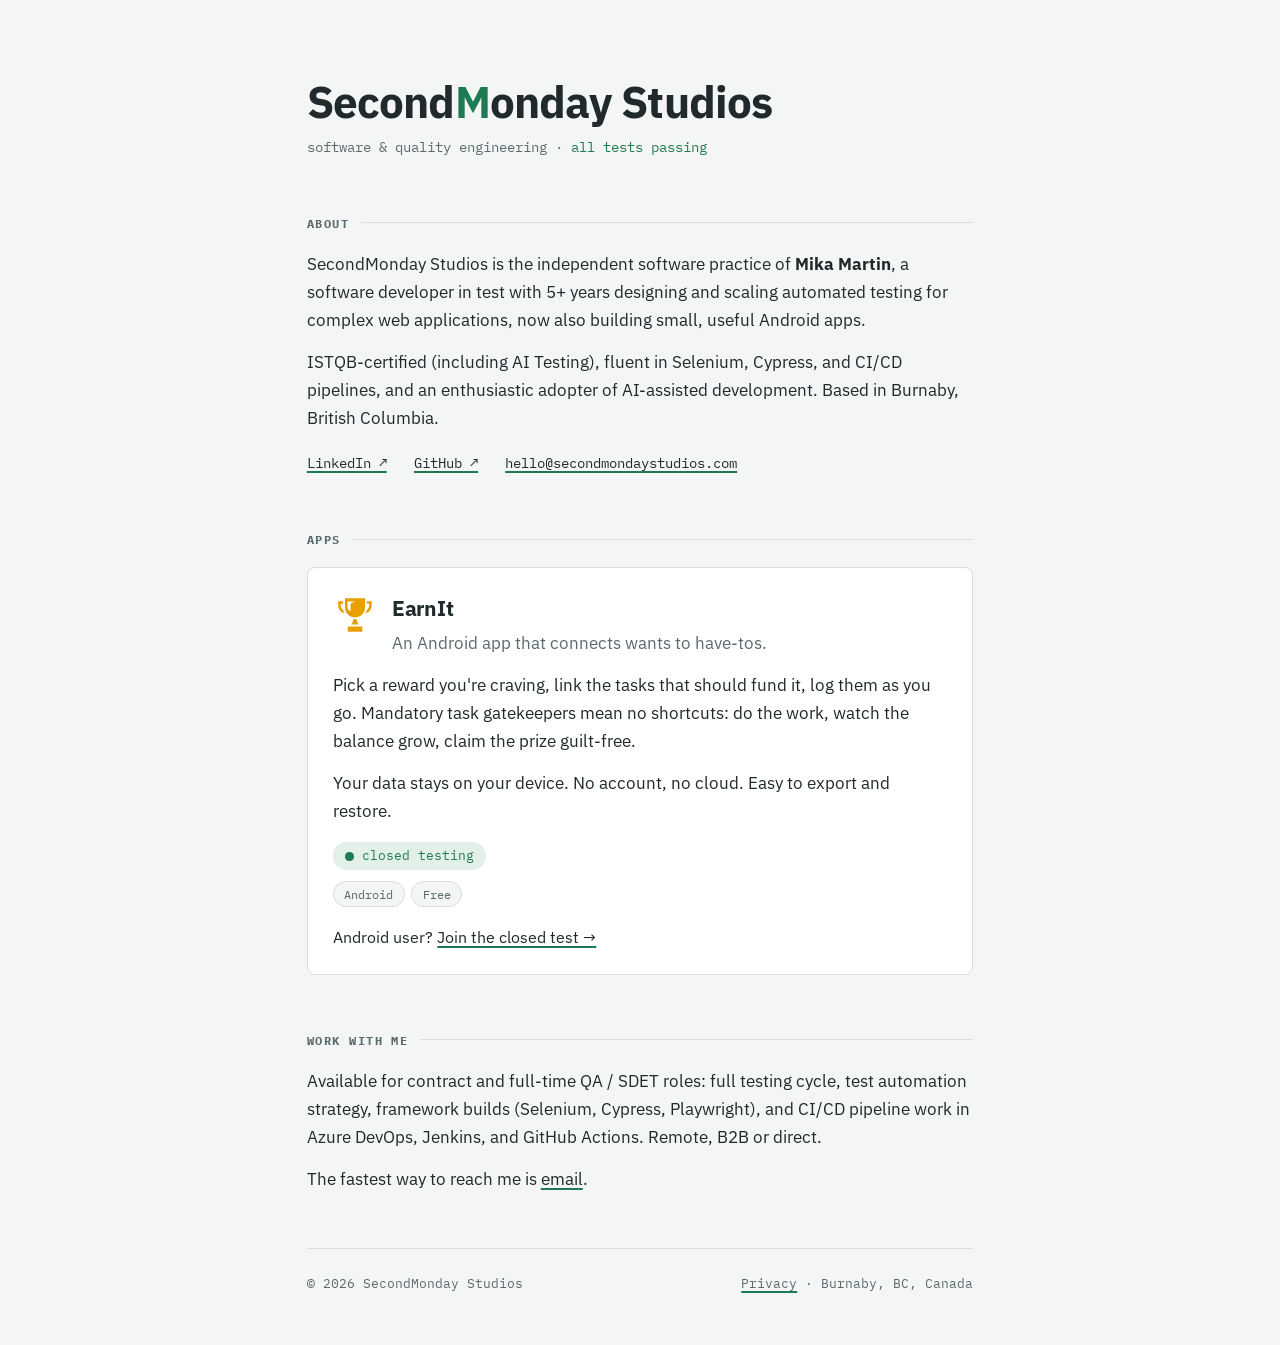
==== index.html @ 5ab093fc "feat: add EarnIt pages, update wordmark and card design" ====
<!DOCTYPE html>
<html lang="en">
<head>
<meta charset="UTF-8">
<meta name="viewport" content="width=device-width, initial-scale=1.0">
<title>SecondMonday Studios · software & quality engineering</title>
<meta name="description" content="SecondMonday Studios is the independent software practice of Mika Martin: QA engineering, test automation, and small useful apps. Burnaby, BC.">
<link rel="preconnect" href="https://fonts.googleapis.com">
<link rel="preconnect" href="https://fonts.gstatic.com" crossorigin>
<link href="https://fonts.googleapis.com/css2?family=IBM+Plex+Mono:wght@400;500&family=IBM+Plex+Sans:wght@400;600;700&display=swap" rel="stylesheet">
<style>
  :root{
    --paper:#f4f6f5;
    --ink:#20292b;
    --ink-soft:#5b6a6d;
    --line:#d7dedb;
    --pass:#1e7a52;
    --pass-soft:#e3f0e9;
    --maxw:42rem;
  }
  *{box-sizing:border-box;margin:0;padding:0}
  html{font-size:17px}
  body{
    background:var(--paper);
    color:var(--ink);
    font-family:"IBM Plex Sans",system-ui,sans-serif;
    line-height:1.65;
    -webkit-font-smoothing:antialiased;
  }
  main{max-width:var(--maxw);margin:0 auto;padding:4.5rem 1.4rem 3rem}
  a{color:inherit;text-decoration:underline;text-decoration-color:var(--pass);text-underline-offset:3px;text-decoration-thickness:1.5px}
  a:hover{color:var(--pass)}
  a:focus-visible{outline:2px solid var(--pass);outline-offset:3px;border-radius:2px}

  /* ---------- header / wordmark ---------- */
  .wordmark{font-weight:700;font-size:clamp(1.9rem,5.5vw,2.6rem);letter-spacing:-0.02em;line-height:1.15;margin-bottom:.5rem}
  .wordmark .mark{color:var(--pass)}
  .strapline{font-family:"IBM Plex Mono",monospace;font-size:.8rem;color:var(--ink-soft);margin-bottom:3.2rem}
  .strapline em{font-style:normal;color:var(--pass)}

  /* ---------- sections ---------- */
  section{margin-bottom:3.2rem}
  .eyebrow{
    font-family:"IBM Plex Mono",monospace;font-size:.72rem;letter-spacing:.12em;
    text-transform:uppercase;color:var(--ink-soft);
    display:flex;align-items:center;gap:.7rem;margin-bottom:1rem;
  }
  .eyebrow::after{content:"";height:1px;background:var(--line);flex:1}
  p + p{margin-top:.85rem}

  .links{margin-top:1.1rem;display:flex;flex-wrap:wrap;gap:.6rem 1.6rem;font-size:.95rem}
  .links a{font-family:"IBM Plex Mono",monospace;font-size:.85rem}

  /* ---------- app card ---------- */
  .app{
    background:#fff;border:1px solid var(--line);border-radius:8px;
    padding:1.4rem 1.5rem;margin-top:.4rem;
  }
  .app h3{font-size:1.25rem;font-weight:700;letter-spacing:-0.01em}
  .app h3 a{text-decoration:none}
  .app h3 a:hover{color:var(--pass)}
  .app .tagline{color:var(--ink-soft);margin-top:.15rem}
  .app .body{margin-top:.8rem}
  .status{
    font-family:"IBM Plex Mono",monospace;font-size:.78rem;
    display:inline-flex;align-items:center;gap:.5rem;
    background:var(--pass-soft);color:var(--pass);
    border-radius:999px;padding:.18rem .7rem;margin-top:1rem;
  }
  .status::before{content:"";width:.5rem;height:.5rem;border-radius:50%;background:var(--pass)}
  .tags{display:flex;flex-wrap:wrap;gap:.4rem;margin-top:.6rem}
  .tag{
    font-family:"IBM Plex Mono",monospace;font-size:.72rem;
    background:var(--paper);border:1px solid var(--line);border-radius:999px;
    padding:.12rem .6rem;color:var(--ink-soft);
  }
  .app .cta{margin-top:1rem;font-size:.95rem}
  .app-head{display:flex;align-items:flex-start;gap:.85rem}
  .app-icon{width:44px;height:44px;flex-shrink:0;margin-top:.1rem}

  /* ---------- footer ---------- */
  footer{
    border-top:1px solid var(--line);padding-top:1.4rem;
    font-family:"IBM Plex Mono",monospace;font-size:.75rem;color:var(--ink-soft);
    display:flex;justify-content:space-between;flex-wrap:wrap;gap:.5rem;
  }

</style>
<link rel="icon" href="/favicon.ico" sizes="any">
<link rel="icon" href="/icons/favicon.svg" type="image/svg+xml">
<link rel="apple-touch-icon" href="/icons/apple-touch-icon.png">
<link rel="manifest" href="/icons/site.webmanifest">
<meta name="theme-color" content="#ffffff">
</head>
<body>
<main>

  <header>
    <h1 class="wordmark">Second<span class="mark">M</span>onday Studios</h1>
    <p class="strapline">software &amp; quality engineering · <em>all tests passing</em></p>
  </header>

  <section id="about">
    <h2 class="eyebrow">About</h2>
    <p>SecondMonday Studios is the independent software practice of <strong>Mika Martin</strong>, a software developer in test with 5+ years designing and scaling automated testing for complex web applications, now also building small, useful Android apps.</p>
    <p>ISTQB-certified (including AI Testing), fluent in Selenium, Cypress, and CI/CD pipelines, and an enthusiastic adopter of AI-assisted development. Based in Burnaby, British&nbsp;Columbia.</p>
    <div class="links">
      <a href="https://www.linkedin.com/in/mikamartin/">LinkedIn ↗</a>
      <a href="https://github.com/mikamartin">GitHub ↗</a>
      <a href="mailto:hello@secondmondaystudios.com">hello@secondmondaystudios.com</a>
    </div>
  </section>

  <section id="apps">
    <h2 class="eyebrow">Apps</h2>
    <div class="app">
      <div class="app-head">
        <svg class="app-icon" xmlns="http://www.w3.org/2000/svg" viewBox="0 0 672 672" aria-hidden="true">
          <g transform="translate(80,80)">
            <path fill="#E8A000" d="M102.49,0c0,27.414,0,104.166,0,137.062c0,112.391,99.33,156.25,153.51,156.25c54.18,0,153.51,-43.859,153.51,-156.25c0,-32.896,0,-109.648,0,-137.062H102.49zM256.289,50.551l-68.164,29.768v98.474l-0.049,19.53c-0.526,-0.112,-47.274,-10.112,-47.274,-78.391c0,-28.17,0,-69.6,0,-69.6h60.385L256.289,50.551z"/>
            <path fill="#E8A000" d="M315.473,400.717L291.681,367.482L279.791,318.506L256,322.004L232.209,318.506L220.314,367.482L205.347,388.394L196.527,400.476L196.699,400.476L196.527,400.717z"/>
            <path fill="#E8A000" d="M366.93,432.24L366.93,432L145.07,432L145.07,511.598L145.07,511.76L145.07,511.76L145.07,512L366.93,512L366.93,432.402L366.93,432.24z"/>
            <path fill="#E8A000" d="M511.638,96.668c-0.033,-1.268,-0.068,-2.336,-0.068,-3.174V45.1h-73.889v38.736h35.152v9.658c0,1.127,0.037,2.557,0.086,4.258c0.389,13.976,1.303,46.707,-21.545,70.203c-5.121,5.266,-11.221,9.787,-18.219,13.613c-3.883,17.635,-10.109,33.564,-18.104,47.814c26.561,-6.406,48.026,-17.898,64.096,-34.422C513.402,159.734,512.121,113.918,511.638,96.668z"/>
            <path fill="#E8A000" d="M60.625,167.955c-22.848,-23.496,-21.934,-56.227,-21.541,-70.203c0.047,-1.701,0.082,-3.131,0.082,-4.258v-9.658h34.842h0.07v0h0.24V45.1H0.43v48.394c0,0.838,-0.032,1.906,-0.068,3.174c-0.482,17.25,-1.76,63.066,32.494,98.293c16.068,16.524,37.531,28.014,64.092,34.422c-7.996,-14.25,-14.22,-30.182,-18.103,-47.816C71.846,177.74,65.746,173.221,60.625,167.955z"/>
          </g>
        </svg>
        <div>
          <h3><a href="earnit/index.html">EarnIt</a></h3>
          <p class="tagline">An Android app that connects wants to have-tos.</p>
        </div>
      </div>
      <p class="body">Pick a reward you're craving, link the tasks that should fund it, log them as you go. Mandatory task gatekeepers mean no shortcuts: do the work, watch the balance grow, claim the prize guilt-free.</p>
      <p>Your data stays on your device. No account, no cloud. Easy to export and restore.</p>
      <span class="status">closed testing</span>
      <div class="tags"><span class="tag">Android</span><span class="tag">Free</span></div>
      <p class="cta">Android user? <a href="mailto:hello@secondmondaystudios.com?subject=EarnIt%20closed%20test">Join the closed test →</a></p>
    </div>
  </section>

  <section id="work">
    <h2 class="eyebrow">Work with me</h2>
    <p>Available for contract and full-time QA / SDET roles: full testing cycle, test automation strategy, framework builds (Selenium, Cypress, Playwright), and CI/CD pipeline work in Azure DevOps, Jenkins, and GitHub Actions. Remote, B2B or direct.</p>
    <p>The fastest way to reach me is <a href="mailto:hello@secondmondaystudios.com">email</a>.</p>
  </section>

  <footer>
    <span>© 2026 SecondMonday Studios</span>
    <span><a href="privacy.html">Privacy</a> · Burnaby, BC, Canada</span>
  </footer>

</main>
</body>
</html>
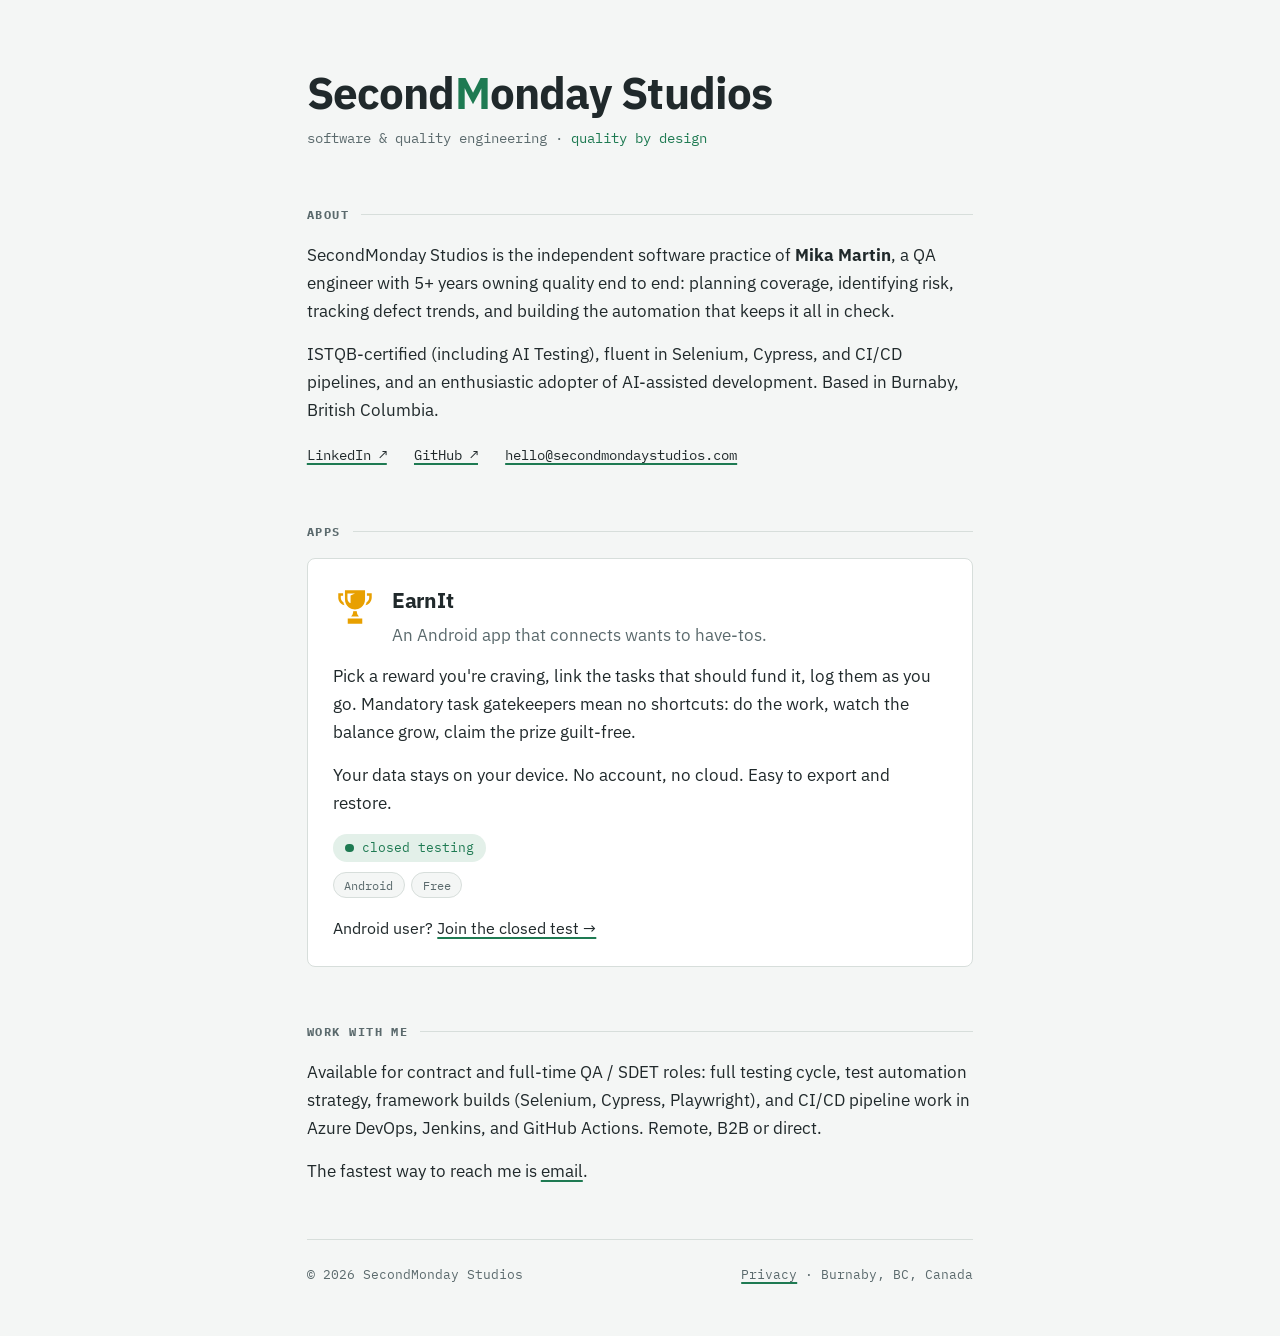
==== commit 0e31ac54: "refactor: extract shared stylesheet, deduplicate icon, fix nav and copy" ====
--- a/index.html
+++ b/index.html
@@ -8,30 +8,8 @@
 <link rel="preconnect" href="https://fonts.googleapis.com">
 <link rel="preconnect" href="https://fonts.gstatic.com" crossorigin>
 <link href="https://fonts.googleapis.com/css2?family=IBM+Plex+Mono:wght@400;500&family=IBM+Plex+Sans:wght@400;600;700&display=swap" rel="stylesheet">
+<link rel="stylesheet" href="styles.css">
 <style>
-  :root{
-    --paper:#f4f6f5;
-    --ink:#20292b;
-    --ink-soft:#5b6a6d;
-    --line:#d7dedb;
-    --pass:#1e7a52;
-    --pass-soft:#e3f0e9;
-    --maxw:42rem;
-  }
-  *{box-sizing:border-box;margin:0;padding:0}
-  html{font-size:17px}
-  body{
-    background:var(--paper);
-    color:var(--ink);
-    font-family:"IBM Plex Sans",system-ui,sans-serif;
-    line-height:1.65;
-    -webkit-font-smoothing:antialiased;
-  }
-  main{max-width:var(--maxw);margin:0 auto;padding:4.5rem 1.4rem 3rem}
-  a{color:inherit;text-decoration:underline;text-decoration-color:var(--pass);text-underline-offset:3px;text-decoration-thickness:1.5px}
-  a:hover{color:var(--pass)}
-  a:focus-visible{outline:2px solid var(--pass);outline-offset:3px;border-radius:2px}
-
   /* ---------- header / wordmark ---------- */
   .wordmark{font-weight:700;font-size:clamp(1.9rem,5.5vw,2.6rem);letter-spacing:-0.02em;line-height:1.15;margin-bottom:.5rem}
   .wordmark .mark{color:var(--pass)}
@@ -46,8 +24,6 @@
     display:flex;align-items:center;gap:.7rem;margin-bottom:1rem;
   }
   .eyebrow::after{content:"";height:1px;background:var(--line);flex:1}
-  p + p{margin-top:.85rem}
-
   .links{margin-top:1.1rem;display:flex;flex-wrap:wrap;gap:.6rem 1.6rem;font-size:.95rem}
   .links a{font-family:"IBM Plex Mono",monospace;font-size:.85rem}
 
@@ -77,14 +53,6 @@
   .app .cta{margin-top:1rem;font-size:.95rem}
   .app-head{display:flex;align-items:flex-start;gap:.85rem}
   .app-icon{width:44px;height:44px;flex-shrink:0;margin-top:.1rem}
-
-  /* ---------- footer ---------- */
-  footer{
-    border-top:1px solid var(--line);padding-top:1.4rem;
-    font-family:"IBM Plex Mono",monospace;font-size:.75rem;color:var(--ink-soft);
-    display:flex;justify-content:space-between;flex-wrap:wrap;gap:.5rem;
-  }
-
 </style>
 <link rel="icon" href="/favicon.ico" sizes="any">
 <link rel="icon" href="/icons/favicon.svg" type="image/svg+xml">
@@ -97,12 +65,12 @@
 
   <header>
     <h1 class="wordmark">Second<span class="mark">M</span>onday Studios</h1>
-    <p class="strapline">software &amp; quality engineering · <em>all tests passing</em></p>
+    <p class="strapline">software &amp; quality engineering · <em>quality by design</em></p>
   </header>
 
   <section id="about">
     <h2 class="eyebrow">About</h2>
-    <p>SecondMonday Studios is the independent software practice of <strong>Mika Martin</strong>, a software developer in test with 5+ years designing and scaling automated testing for complex web applications, now also building small, useful Android apps.</p>
+    <p>SecondMonday Studios is the independent software practice of <strong>Mika Martin</strong>, a QA engineer with 5+ years owning quality end to end: planning coverage, identifying risk, tracking defect trends, and building the automation that keeps it all in check.</p>
     <p>ISTQB-certified (including AI Testing), fluent in Selenium, Cypress, and CI/CD pipelines, and an enthusiastic adopter of AI-assisted development. Based in Burnaby, British&nbsp;Columbia.</p>
     <div class="links">
       <a href="https://www.linkedin.com/in/mikamartin/">LinkedIn ↗</a>
@@ -115,15 +83,7 @@
     <h2 class="eyebrow">Apps</h2>
     <div class="app">
       <div class="app-head">
-        <svg class="app-icon" xmlns="http://www.w3.org/2000/svg" viewBox="0 0 672 672" aria-hidden="true">
-          <g transform="translate(80,80)">
-            <path fill="#E8A000" d="M102.49,0c0,27.414,0,104.166,0,137.062c0,112.391,99.33,156.25,153.51,156.25c54.18,0,153.51,-43.859,153.51,-156.25c0,-32.896,0,-109.648,0,-137.062H102.49zM256.289,50.551l-68.164,29.768v98.474l-0.049,19.53c-0.526,-0.112,-47.274,-10.112,-47.274,-78.391c0,-28.17,0,-69.6,0,-69.6h60.385L256.289,50.551z"/>
-            <path fill="#E8A000" d="M315.473,400.717L291.681,367.482L279.791,318.506L256,322.004L232.209,318.506L220.314,367.482L205.347,388.394L196.527,400.476L196.699,400.476L196.527,400.717z"/>
-            <path fill="#E8A000" d="M366.93,432.24L366.93,432L145.07,432L145.07,511.598L145.07,511.76L145.07,511.76L145.07,512L366.93,512L366.93,432.402L366.93,432.24z"/>
-            <path fill="#E8A000" d="M511.638,96.668c-0.033,-1.268,-0.068,-2.336,-0.068,-3.174V45.1h-73.889v38.736h35.152v9.658c0,1.127,0.037,2.557,0.086,4.258c0.389,13.976,1.303,46.707,-21.545,70.203c-5.121,5.266,-11.221,9.787,-18.219,13.613c-3.883,17.635,-10.109,33.564,-18.104,47.814c26.561,-6.406,48.026,-17.898,64.096,-34.422C513.402,159.734,512.121,113.918,511.638,96.668z"/>
-            <path fill="#E8A000" d="M60.625,167.955c-22.848,-23.496,-21.934,-56.227,-21.541,-70.203c0.047,-1.701,0.082,-3.131,0.082,-4.258v-9.658h34.842h0.07v0h0.24V45.1H0.43v48.394c0,0.838,-0.032,1.906,-0.068,3.174c-0.482,17.25,-1.76,63.066,32.494,98.293c16.068,16.524,37.531,28.014,64.092,34.422c-7.996,-14.25,-14.22,-30.182,-18.103,-47.816C71.846,177.74,65.746,173.221,60.625,167.955z"/>
-          </g>
-        </svg>
+        <img class="app-icon" src="earnit/icon.svg" alt="">
         <div>
           <h3><a href="earnit/index.html">EarnIt</a></h3>
           <p class="tagline">An Android app that connects wants to have-tos.</p>
--- a/styles.css
+++ b/styles.css
@@ -0,0 +1,36 @@
+:root{
+  --paper:#f4f6f5;
+  --ink:#20292b;
+  --ink-soft:#5b6a6d;
+  --line:#d7dedb;
+  --pass:#1e7a52;
+  --pass-soft:#e3f0e9;
+  --maxw:42rem;
+}
+*{box-sizing:border-box;margin:0;padding:0}
+html{font-size:17px}
+body{
+  background:var(--paper);
+  color:var(--ink);
+  font-family:"IBM Plex Sans",system-ui,sans-serif;
+  line-height:1.65;
+  -webkit-font-smoothing:antialiased;
+}
+main{max-width:var(--maxw);margin:0 auto;padding:4rem 1.4rem 3rem}
+a{color:inherit;text-decoration:underline;text-decoration-color:var(--pass);text-underline-offset:3px;text-decoration-thickness:1.5px}
+a:hover{color:var(--pass)}
+a:focus-visible{outline:2px solid var(--pass);outline-offset:3px;border-radius:2px}
+p+p{margin-top:.85rem}
+.crumb{font-family:"IBM Plex Mono",monospace;font-size:.8rem;color:var(--ink-soft);margin-bottom:2.4rem}
+footer{
+  border-top:1px solid var(--line);
+  margin-top:3rem;
+  padding-top:1.4rem;
+  font-family:"IBM Plex Mono",monospace;
+  font-size:.75rem;
+  color:var(--ink-soft);
+  display:flex;
+  justify-content:space-between;
+  flex-wrap:wrap;
+  gap:.5rem;
+}
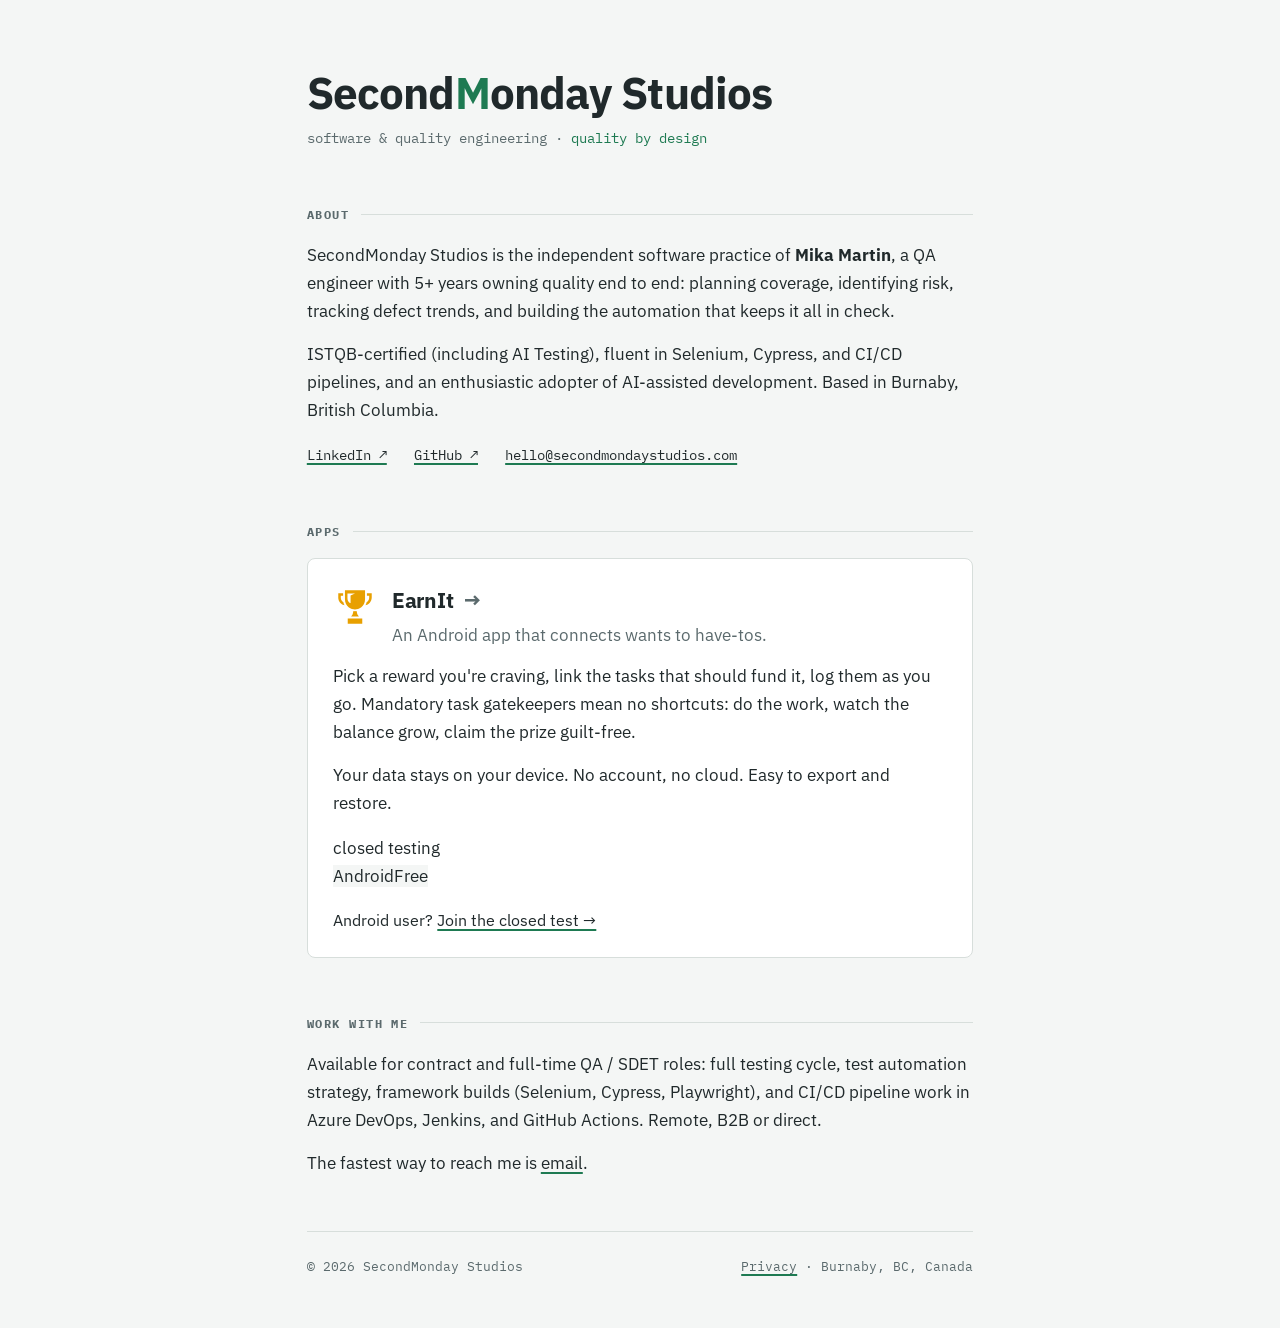
==== commit 5aace25d: "feat: add EarnIt screenshots and clickable homepage card" ====
--- a/index.html
+++ b/index.html
@@ -31,25 +31,21 @@
   .app{
     background:#fff;border:1px solid var(--line);border-radius:8px;
     padding:1.4rem 1.5rem;margin-top:.4rem;
+    transition:border-color .18s ease,box-shadow .18s ease;
   }
+  .app:has(.app-link:hover),.app:has(.app-link:focus-visible){
+    border-color:var(--pass);box-shadow:0 4px 16px rgba(0,0,0,.07);
+  }
+  .app-link{display:block;color:inherit;text-decoration:none}
+  .app-link:hover,.app-link:focus-visible{color:inherit}
   .app h3{font-size:1.25rem;font-weight:700;letter-spacing:-0.01em}
-  .app h3 a{text-decoration:none}
-  .app h3 a:hover{color:var(--pass)}
+  .app h3 .arrow{display:inline-block;margin-left:.3rem;color:var(--ink-soft);transition:transform .18s ease,color .18s ease}
+  .app-link:hover h3,.app-link:focus-visible h3{color:var(--pass)}
+  .app-link:hover h3 .arrow,.app-link:focus-visible h3 .arrow{transform:translateX(4px);color:var(--pass)}
   .app .tagline{color:var(--ink-soft);margin-top:.15rem}
   .app .body{margin-top:.8rem}
-  .status{
-    font-family:"IBM Plex Mono",monospace;font-size:.78rem;
-    display:inline-flex;align-items:center;gap:.5rem;
-    background:var(--pass-soft);color:var(--pass);
-    border-radius:999px;padding:.18rem .7rem;margin-top:1rem;
-  }
-  .status::before{content:"";width:.5rem;height:.5rem;border-radius:50%;background:var(--pass)}
-  .tags{display:flex;flex-wrap:wrap;gap:.4rem;margin-top:.6rem}
-  .tag{
-    font-family:"IBM Plex Mono",monospace;font-size:.72rem;
-    background:var(--paper);border:1px solid var(--line);border-radius:999px;
-    padding:.12rem .6rem;color:var(--ink-soft);
-  }
+  .app .meta-row{margin-top:1rem}
+  .app .tag{background:var(--paper)}
   .app .cta{margin-top:1rem;font-size:.95rem}
   .app-head{display:flex;align-items:flex-start;gap:.85rem}
   .app-icon{width:44px;height:44px;flex-shrink:0;margin-top:.1rem}
@@ -82,17 +78,21 @@
   <section id="apps">
     <h2 class="eyebrow">Apps</h2>
     <div class="app">
-      <div class="app-head">
-        <img class="app-icon" src="earnit/icon.svg" alt="">
-        <div>
-          <h3><a href="earnit/index.html">EarnIt</a></h3>
-          <p class="tagline">An Android app that connects wants to have-tos.</p>
+      <a class="app-link" href="earnit/index.html">
+        <div class="app-head">
+          <img class="app-icon" src="earnit/icon.svg" alt="">
+          <div>
+            <h3>EarnIt <span class="arrow">→</span></h3>
+            <p class="tagline">An Android app that connects wants to have-tos.</p>
+          </div>
         </div>
-      </div>
-      <p class="body">Pick a reward you're craving, link the tasks that should fund it, log them as you go. Mandatory task gatekeepers mean no shortcuts: do the work, watch the balance grow, claim the prize guilt-free.</p>
-      <p>Your data stays on your device. No account, no cloud. Easy to export and restore.</p>
-      <span class="status">closed testing</span>
-      <div class="tags"><span class="tag">Android</span><span class="tag">Free</span></div>
+        <p class="body">Pick a reward you're craving, link the tasks that should fund it, log them as you go. Mandatory task gatekeepers mean no shortcuts: do the work, watch the balance grow, claim the prize guilt-free.</p>
+        <p>Your data stays on your device. No account, no cloud. Easy to export and restore.</p>
+        <div class="meta-row">
+          <span class="status">closed testing</span>
+          <div class="tags"><span class="tag">Android</span><span class="tag">Free</span></div>
+        </div>
+      </a>
       <p class="cta">Android user? <a href="mailto:hello@secondmondaystudios.com?subject=EarnIt%20closed%20test">Join the closed test →</a></p>
     </div>
   </section>
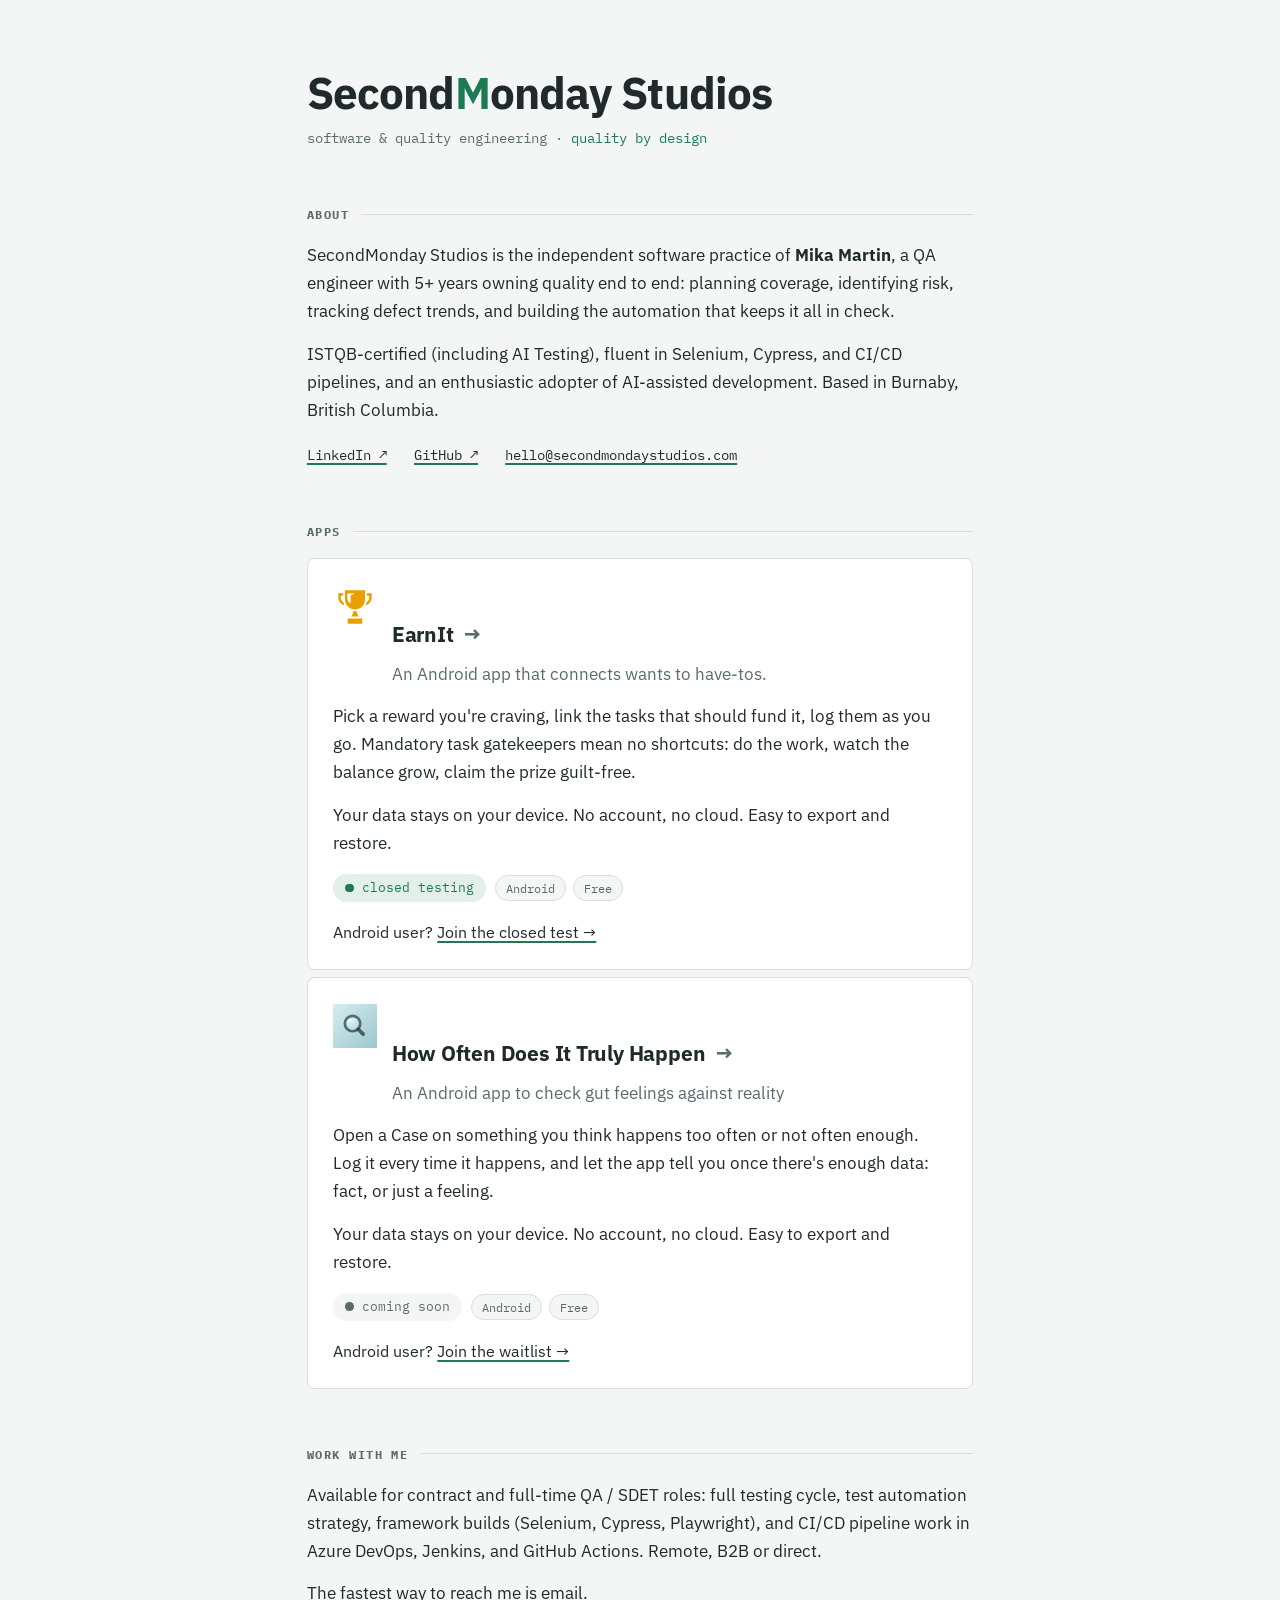
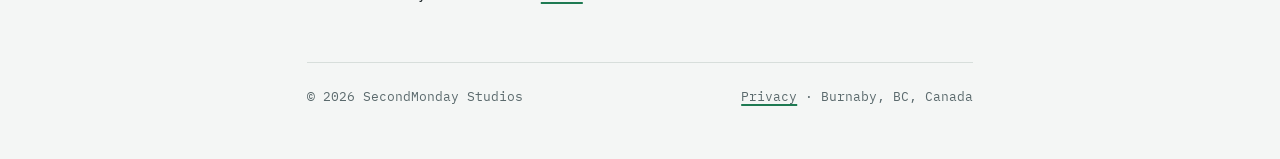
==== commit b735f5af: "feat: add HODITH app page, tester guide, and privacy policy" ====
--- a/index.html
+++ b/index.html
@@ -95,6 +95,24 @@
       </a>
       <p class="cta">Android user? <a href="mailto:hello@secondmondaystudios.com?subject=EarnIt%20closed%20test">Join the closed test →</a></p>
     </div>
+    <div class="app">
+      <a class="app-link" href="hodith/index.html">
+        <div class="app-head">
+          <img class="app-icon" src="hodith/icon.svg" alt="">
+          <div>
+            <h3>How Often Does It Truly Happen <span class="arrow">→</span></h3>
+            <p class="tagline">An Android app to check gut feelings against reality</p>
+          </div>
+        </div>
+        <p class="body">Open a Case on something you think happens too often or not often enough. Log it every time it happens, and let the app tell you once there's enough data: fact, or just a feeling.</p>
+        <p>Your data stays on your device. No account, no cloud. Easy to export and restore.</p>
+        <div class="meta-row">
+          <span class="status status-soon">coming soon</span>
+          <div class="tags"><span class="tag">Android</span><span class="tag">Free</span></div>
+        </div>
+      </a>
+      <p class="cta">Android user? <a href="mailto:hello@secondmondaystudios.com?subject=HODITH%20early%20access">Join the waitlist →</a></p>
+    </div>
   </section>
 
   <section id="work">
--- a/styles.css
+++ b/styles.css
@@ -34,3 +34,95 @@
   flex-wrap:wrap;
   gap:.5rem;
 }
+
+/* ---------- status pill + tag chips ---------- */
+.meta-row{display:flex;flex-wrap:wrap;align-items:center;gap:.5rem}
+.status{
+  font-family:"IBM Plex Mono",monospace;font-size:.78rem;
+  display:inline-flex;align-items:center;gap:.5rem;flex-shrink:0;
+  background:var(--pass-soft);color:var(--pass);
+  border-radius:999px;padding:.18rem .7rem;
+}
+.status::before{content:"";width:.5rem;height:.5rem;border-radius:50%;background:var(--pass)}
+.status.status-soon{background:var(--paper);color:var(--ink-soft)}
+.status.status-soon::before{background:var(--ink-soft)}
+.tags{display:flex;flex-wrap:wrap;gap:.4rem}
+.tag{
+  font-family:"IBM Plex Mono",monospace;font-size:.72rem;
+  background:#fff;border:1px solid var(--line);border-radius:999px;
+  padding:.12rem .6rem;color:var(--ink-soft);
+}
+
+/* ---------- app icon + title header (sub-pages) ---------- */
+.app-header{display:flex;align-items:flex-start;gap:1.2rem}
+.app-header img{width:68px;height:68px;flex-shrink:0}
+
+/* ---------- sub-page title + mono meta line ---------- */
+.page-title{font-weight:700;font-size:clamp(1.6rem,4.5vw,2.1rem);letter-spacing:-0.02em;margin-bottom:.3rem}
+.meta{font-family:"IBM Plex Mono",monospace;font-size:.78rem;color:var(--ink-soft);margin-bottom:2.4rem}
+
+/* ---------- content page rhythm (privacy, guides) ---------- */
+h2{font-size:1.05rem;font-weight:700;margin:2.2rem 0 .6rem}
+ul,ol{margin:.6rem 0 .6rem 1.2rem}
+li{margin-bottom:.35rem}
+
+/* ---------- callout box ---------- */
+.tldr{
+  background:#fff;border:1px solid var(--line);border-left:3px solid var(--pass);
+  border-radius:6px;padding:1rem 1.2rem;margin-bottom:1rem;
+}
+
+/* ---------- app sub-page: features list, CTA block, screenshot strip ---------- */
+/* Pages set --accent in their own <style> (e.g. --accent:#E8A000) to tint these. */
+.features{list-style:none;margin:1.2rem 0 0;display:flex;flex-direction:column;gap:.55rem}
+.features li{display:flex;gap:.7rem;align-items:baseline}
+.features li::before{
+  content:"";display:inline-block;width:.45rem;height:.45rem;
+  border-radius:50%;background:var(--accent,var(--pass));flex-shrink:0;
+  margin-top:.48rem;
+}
+.cta-block{
+  background:#fff;border:1px solid var(--line);border-radius:8px;
+  padding:1.2rem 1.4rem;margin-top:2rem;
+}
+.cta-block p+p{margin-top:.5rem}
+.cta-links{display:flex;flex-wrap:wrap;gap:.5rem 1.4rem;margin-top:.8rem;font-family:"IBM Plex Mono",monospace;font-size:.85rem}
+.screenshots{
+  display:flex;gap:1.1rem;overflow-x:auto;margin:1.2rem -1.4rem 0;
+  padding:.6rem 1.4rem 1.3rem;scroll-snap-type:x proximity;
+  -webkit-overflow-scrolling:touch;
+  -webkit-mask-image:linear-gradient(to right,transparent,#000 1.4rem,#000 calc(100% - 1.4rem),transparent);
+  mask-image:linear-gradient(to right,transparent,#000 1.4rem,#000 calc(100% - 1.4rem),transparent);
+  scrollbar-width:thin;scrollbar-color:var(--accent,var(--pass)) transparent;
+}
+.screenshots::-webkit-scrollbar{height:6px}
+.screenshots::-webkit-scrollbar-track{background:transparent}
+.screenshots::-webkit-scrollbar-thumb{background:var(--accent,var(--pass));border-radius:999px}
+.screenshots a{
+  flex:0 0 auto;scroll-snap-align:start;display:block;position:relative;
+  border-radius:14px;overflow:hidden;border:1px solid var(--line);
+  line-height:0;text-decoration:none;box-shadow:0 1px 3px rgba(0,0,0,.07);
+  transition:transform .22s ease,box-shadow .22s ease;
+}
+.screenshots a:hover,.screenshots a:focus-visible{
+  transform:scale(1.18);z-index:2;
+  box-shadow:0 16px 32px rgba(0,0,0,.2);
+}
+.screenshots img{height:340px;width:auto;display:block}
+.screenshots-soon{
+  border:1px dashed var(--line);border-radius:8px;
+  padding:1.6rem 1.4rem;margin-top:1.2rem;text-align:center;
+  color:var(--ink-soft);font-family:"IBM Plex Mono",monospace;font-size:.8rem;
+}
+
+/* ---------- tester guide pages ---------- */
+h3{font-size:1rem;font-weight:700;margin:2rem 0 .5rem}
+hr{border:none;border-top:1px solid var(--line);margin:2.2rem 0}
+.step{background:#fff;border:1px solid var(--line);border-radius:8px;padding:1.2rem 1.4rem;margin-top:1rem}
+.step h3{margin-top:0}
+.check{
+  font-family:"IBM Plex Mono",monospace;font-size:.8rem;
+  background:var(--pass-soft);color:var(--pass);
+  border-radius:6px;padding:.6rem .9rem;margin-top:.9rem;
+}
+.check::before{content:"✓ Check: ";font-weight:500}
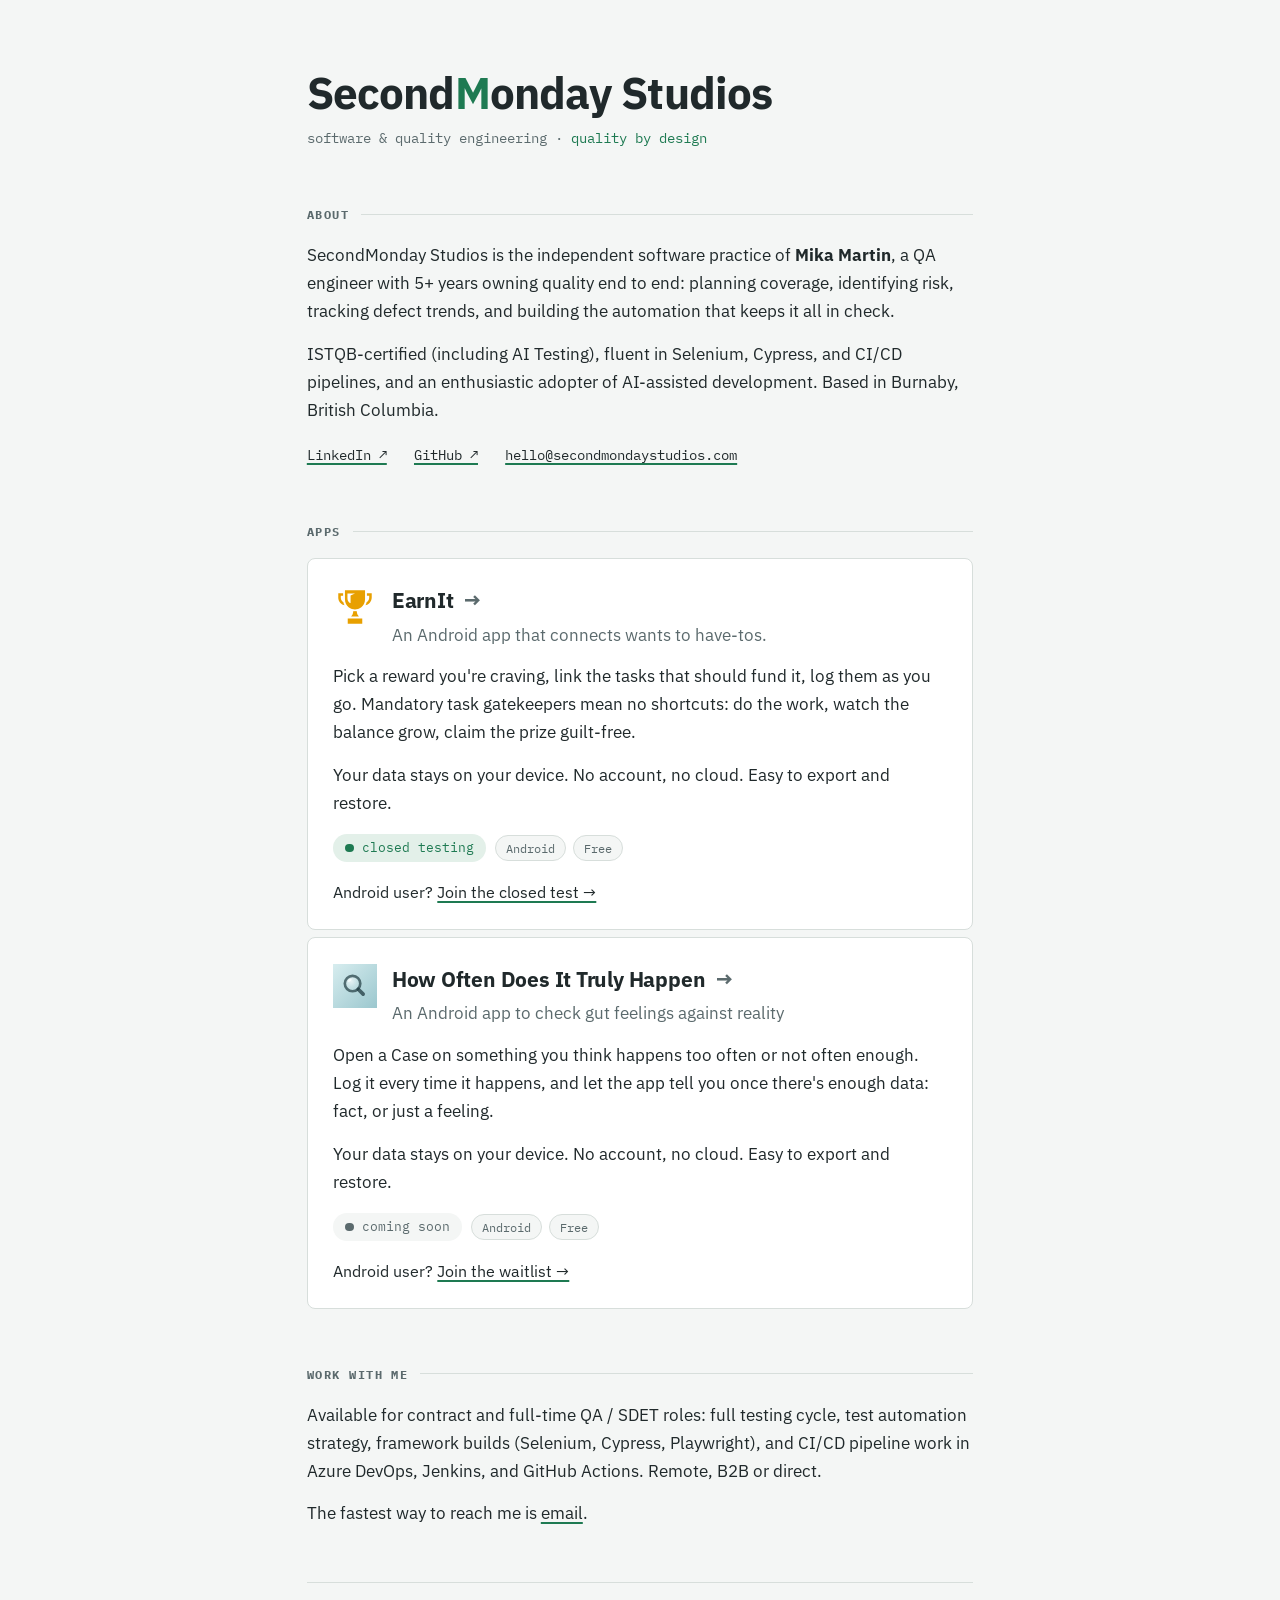
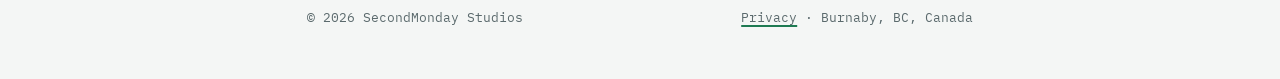
==== commit 4b2caccc: "fix: reset h3 margin on homepage app cards to align icons with titles" ====
--- a/index.html
+++ b/index.html
@@ -38,7 +38,7 @@
   }
   .app-link{display:block;color:inherit;text-decoration:none}
   .app-link:hover,.app-link:focus-visible{color:inherit}
-  .app h3{font-size:1.25rem;font-weight:700;letter-spacing:-0.01em}
+  .app h3{font-size:1.25rem;font-weight:700;letter-spacing:-0.01em;margin:0}
   .app h3 .arrow{display:inline-block;margin-left:.3rem;color:var(--ink-soft);transition:transform .18s ease,color .18s ease}
   .app-link:hover h3,.app-link:focus-visible h3{color:var(--pass)}
   .app-link:hover h3 .arrow,.app-link:focus-visible h3 .arrow{transform:translateX(4px);color:var(--pass)}
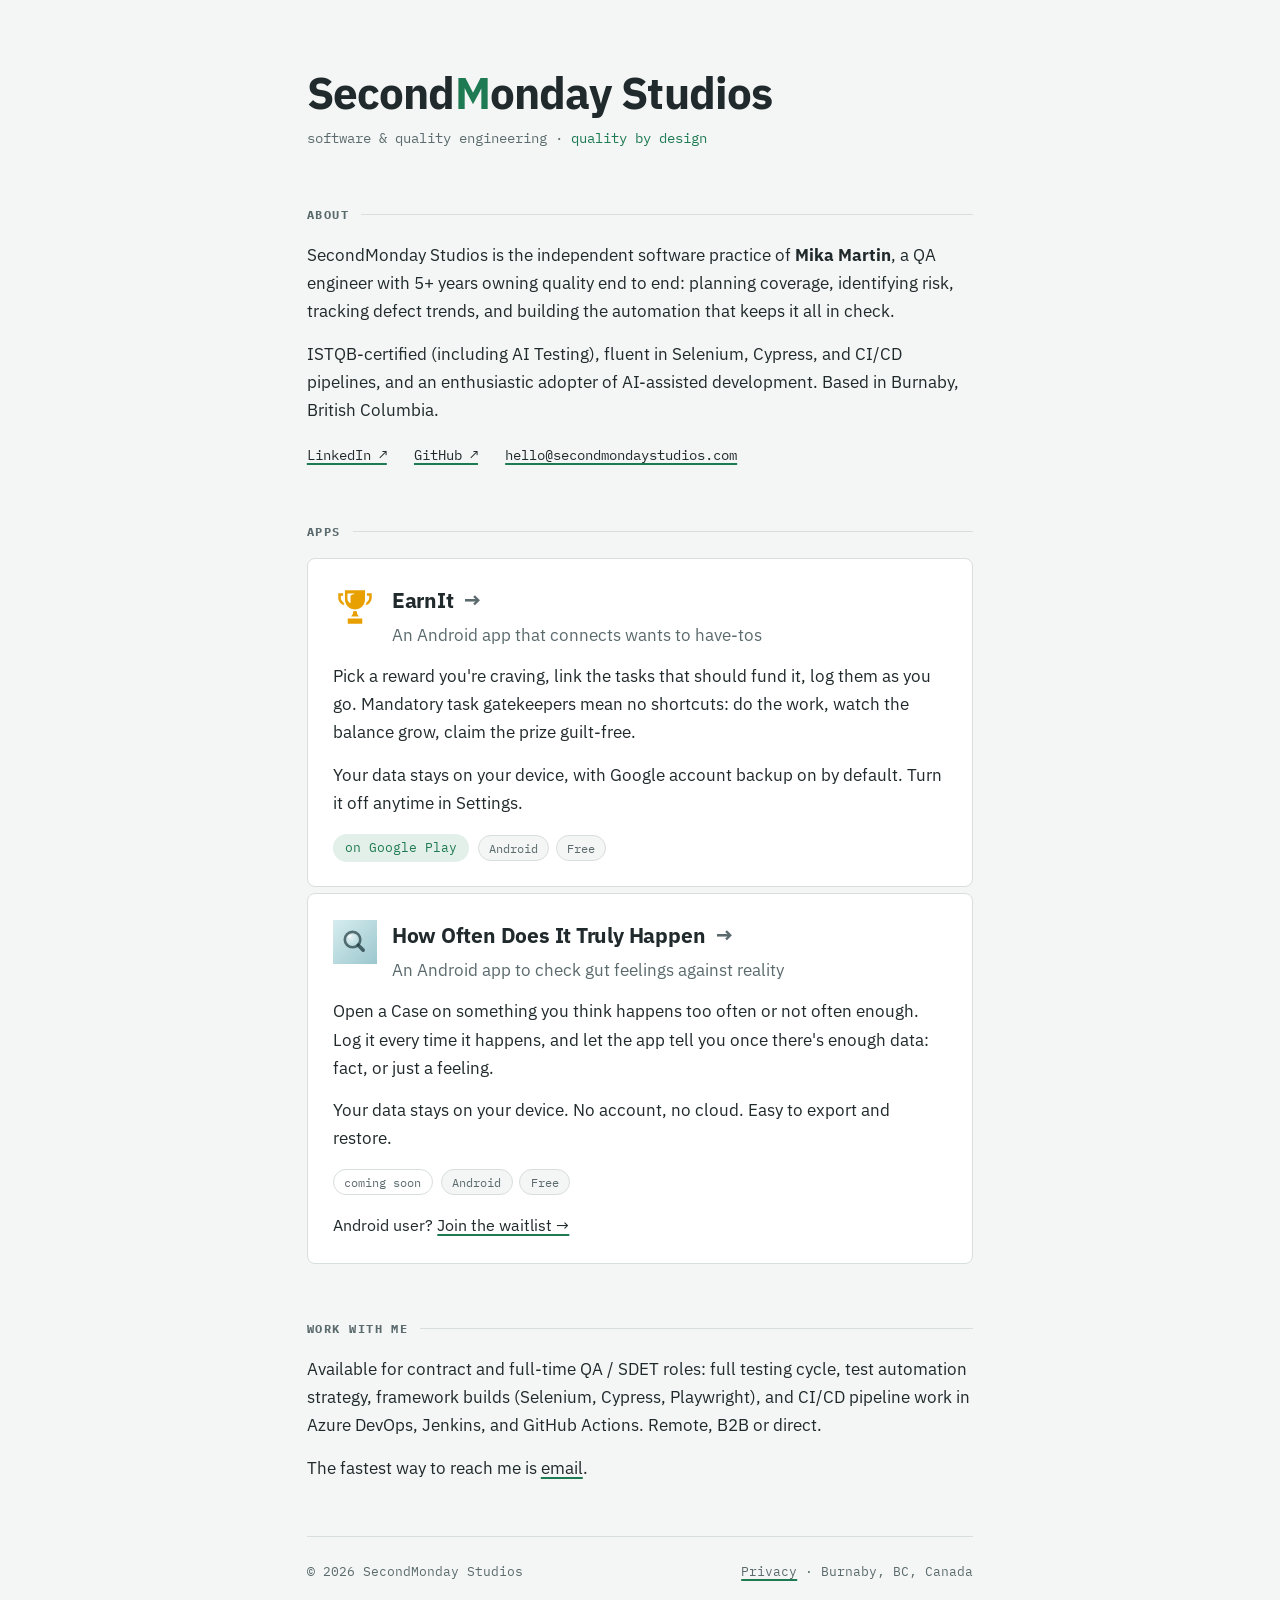
==== commit 3da00c80: "content: EarnIt Play Store launch, HODITH full name, backup copy accuracy" ====
--- a/index.html
+++ b/index.html
@@ -83,17 +83,16 @@
           <img class="app-icon" src="earnit/icon.svg" alt="">
           <div>
             <h3>EarnIt <span class="arrow">→</span></h3>
-            <p class="tagline">An Android app that connects wants to have-tos.</p>
+            <p class="tagline">An Android app that connects wants to have-tos</p>
           </div>
         </div>
         <p class="body">Pick a reward you're craving, link the tasks that should fund it, log them as you go. Mandatory task gatekeepers mean no shortcuts: do the work, watch the balance grow, claim the prize guilt-free.</p>
-        <p>Your data stays on your device. No account, no cloud. Easy to export and restore.</p>
-        <div class="meta-row">
-          <span class="status">closed testing</span>
-          <div class="tags"><span class="tag">Android</span><span class="tag">Free</span></div>
-        </div>
+        <p>Your data stays on your device, with Google account backup on by default. Turn it off anytime in Settings.</p>
       </a>
-      <p class="cta">Android user? <a href="mailto:hello@secondmondaystudios.com?subject=EarnIt%20closed%20test">Join the closed test →</a></p>
+      <div class="meta-row">
+        <a class="status" href="https://play.google.com/store/apps/details?id=com.secondmonday.earnit&hl=en">on Google Play</a>
+        <div class="tags"><span class="tag">Android</span><span class="tag">Free</span></div>
+      </div>
     </div>
     <div class="app">
       <a class="app-link" href="hodith/index.html">
--- a/styles.css
+++ b/styles.css
@@ -42,10 +42,12 @@
   display:inline-flex;align-items:center;gap:.5rem;flex-shrink:0;
   background:var(--pass-soft);color:var(--pass);
   border-radius:999px;padding:.18rem .7rem;
+  text-decoration:none;
 }
 .status::before{content:"";width:.5rem;height:.5rem;border-radius:50%;background:var(--pass)}
-.status.status-soon{background:var(--paper);color:var(--ink-soft)}
-.status.status-soon::before{background:var(--ink-soft)}
+a.status::before{content:none}
+.status.status-soon{background:#fff;color:var(--ink-soft);border:1px solid var(--line);padding:.12rem .6rem;font-size:.72rem}
+.status.status-soon::before{content:none}
 .tags{display:flex;flex-wrap:wrap;gap:.4rem}
 .tag{
   font-family:"IBM Plex Mono",monospace;font-size:.72rem;
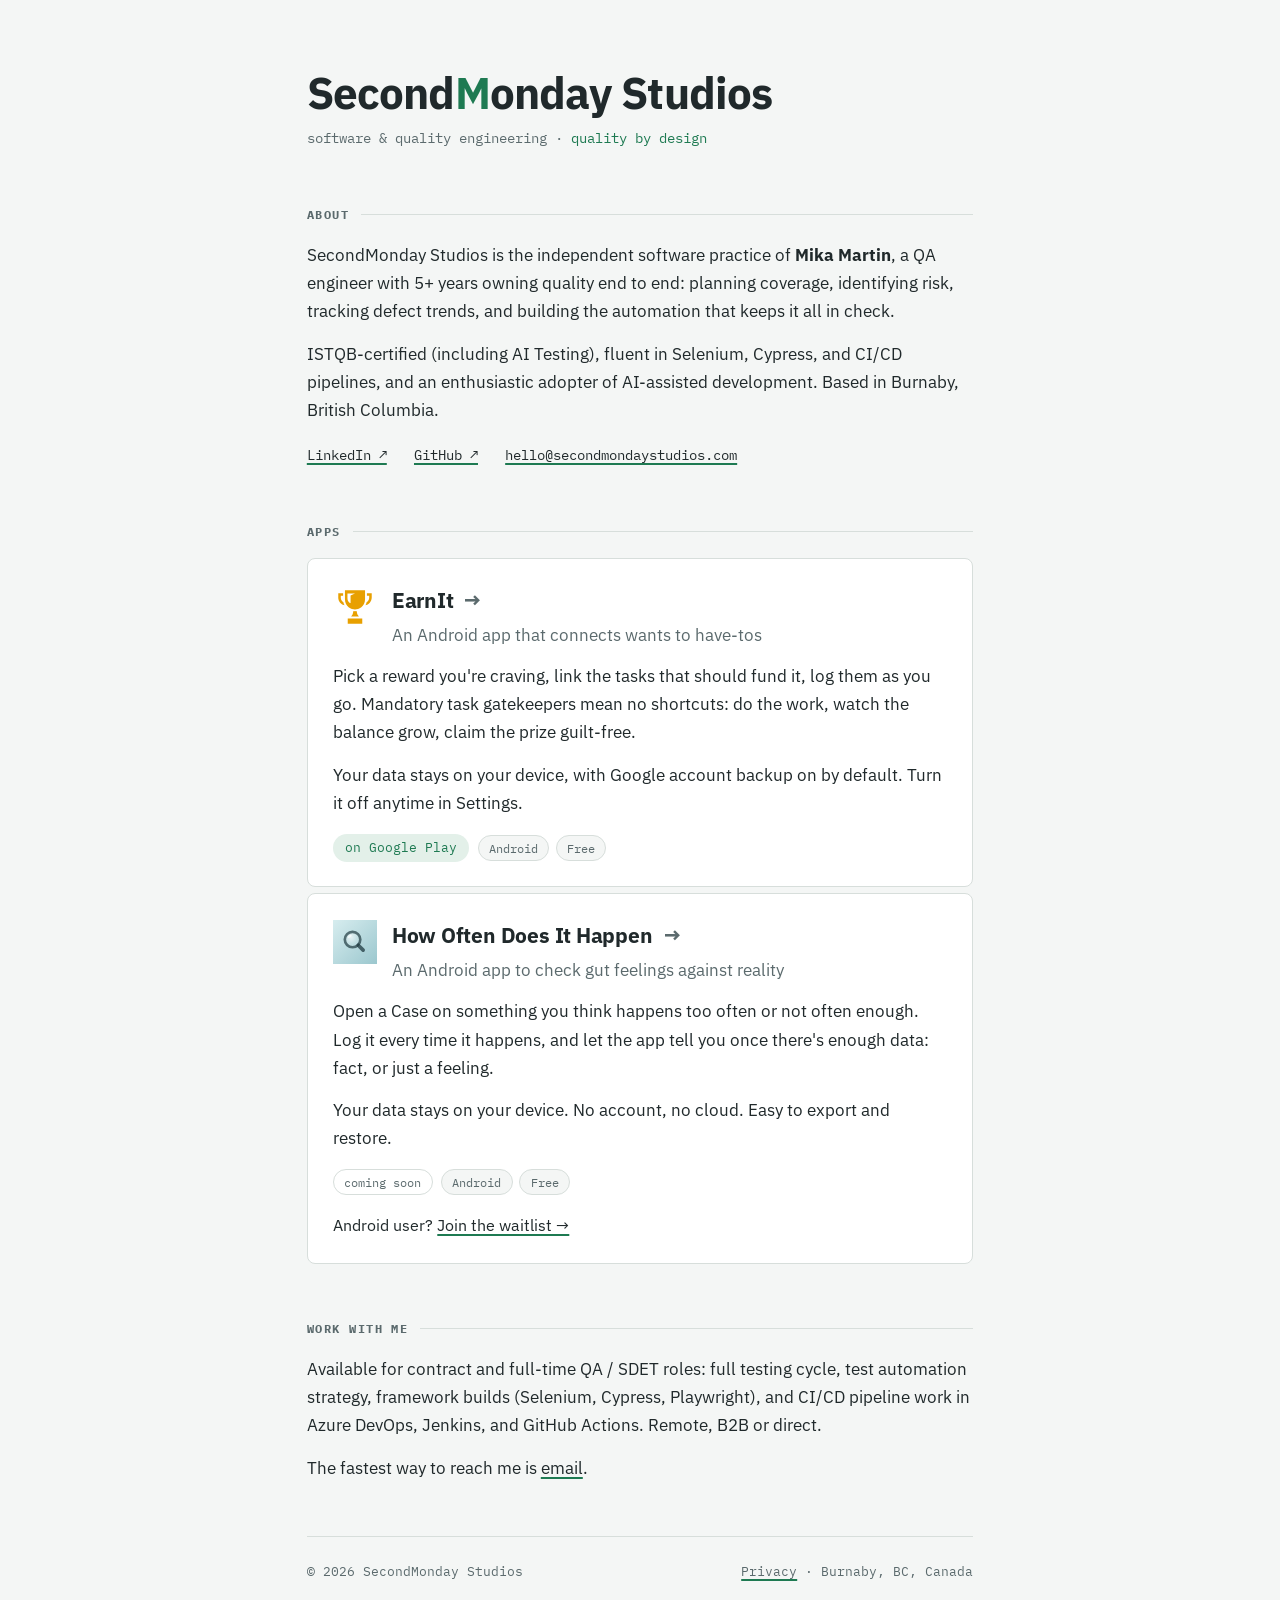
==== commit bb1160a1: "content: EarnIt privacy policy effective date, HODITH to HODIH rebrand" ====
--- a/index.html
+++ b/index.html
@@ -95,11 +95,11 @@
       </div>
     </div>
     <div class="app">
-      <a class="app-link" href="hodith/index.html">
+      <a class="app-link" href="hodih/index.html">
         <div class="app-head">
-          <img class="app-icon" src="hodith/icon.svg" alt="">
+          <img class="app-icon" src="hodih/icon.svg" alt="">
           <div>
-            <h3>How Often Does It Truly Happen <span class="arrow">→</span></h3>
+            <h3>How Often Does It Happen <span class="arrow">→</span></h3>
             <p class="tagline">An Android app to check gut feelings against reality</p>
           </div>
         </div>
@@ -110,7 +110,7 @@
           <div class="tags"><span class="tag">Android</span><span class="tag">Free</span></div>
         </div>
       </a>
-      <p class="cta">Android user? <a href="mailto:hello@secondmondaystudios.com?subject=HODITH%20early%20access">Join the waitlist →</a></p>
+      <p class="cta">Android user? <a href="mailto:hello@secondmondaystudios.com?subject=HODIH%20early%20access">Join the waitlist →</a></p>
     </div>
   </section>
 
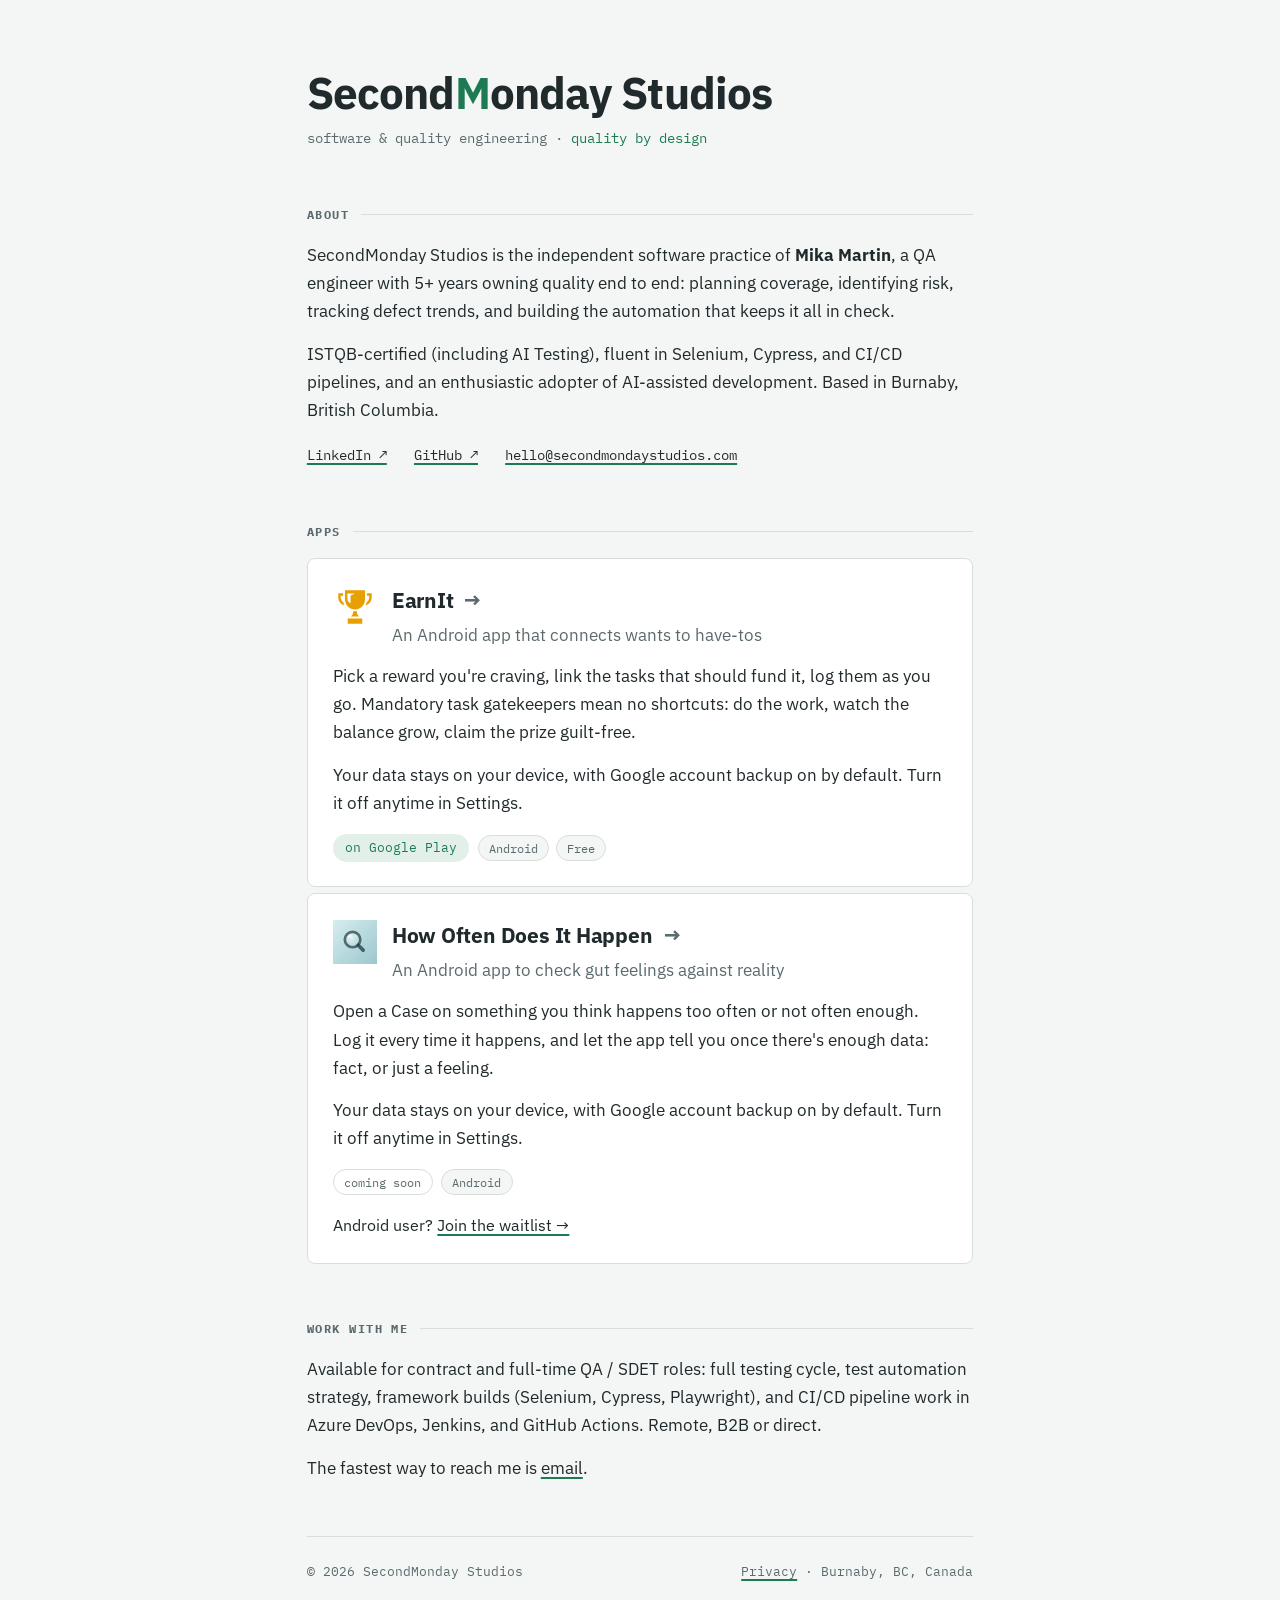
==== commit 9fc2973e: "content: update HODIH copy to match current app spec, drop em dashes" ====
--- a/index.html
+++ b/index.html
@@ -104,10 +104,10 @@
           </div>
         </div>
         <p class="body">Open a Case on something you think happens too often or not often enough. Log it every time it happens, and let the app tell you once there's enough data: fact, or just a feeling.</p>
-        <p>Your data stays on your device. No account, no cloud. Easy to export and restore.</p>
+        <p>Your data stays on your device, with Google account backup on by default. Turn it off anytime in Settings.</p>
         <div class="meta-row">
           <span class="status status-soon">coming soon</span>
-          <div class="tags"><span class="tag">Android</span><span class="tag">Free</span></div>
+          <div class="tags"><span class="tag">Android</span></div>
         </div>
       </a>
       <p class="cta">Android user? <a href="mailto:hello@secondmondaystudios.com?subject=HODIH%20early%20access">Join the waitlist →</a></p>
